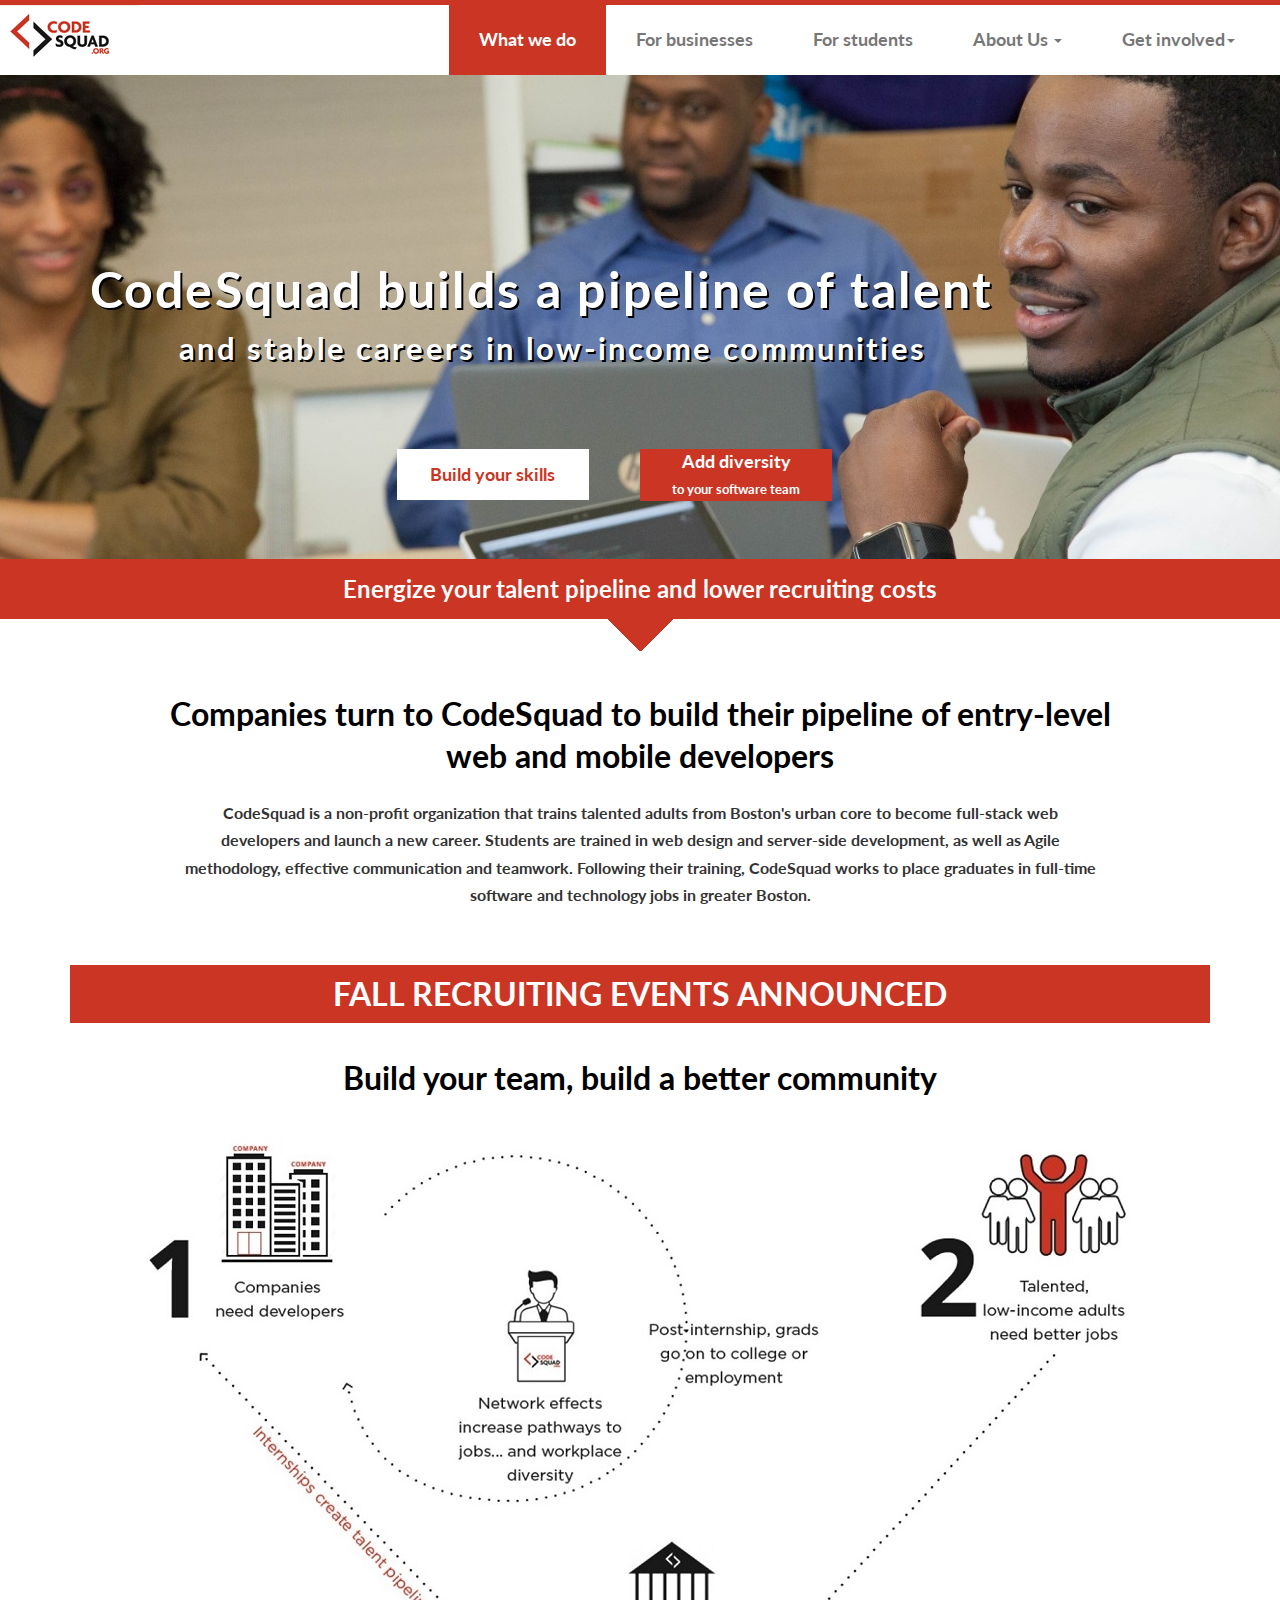
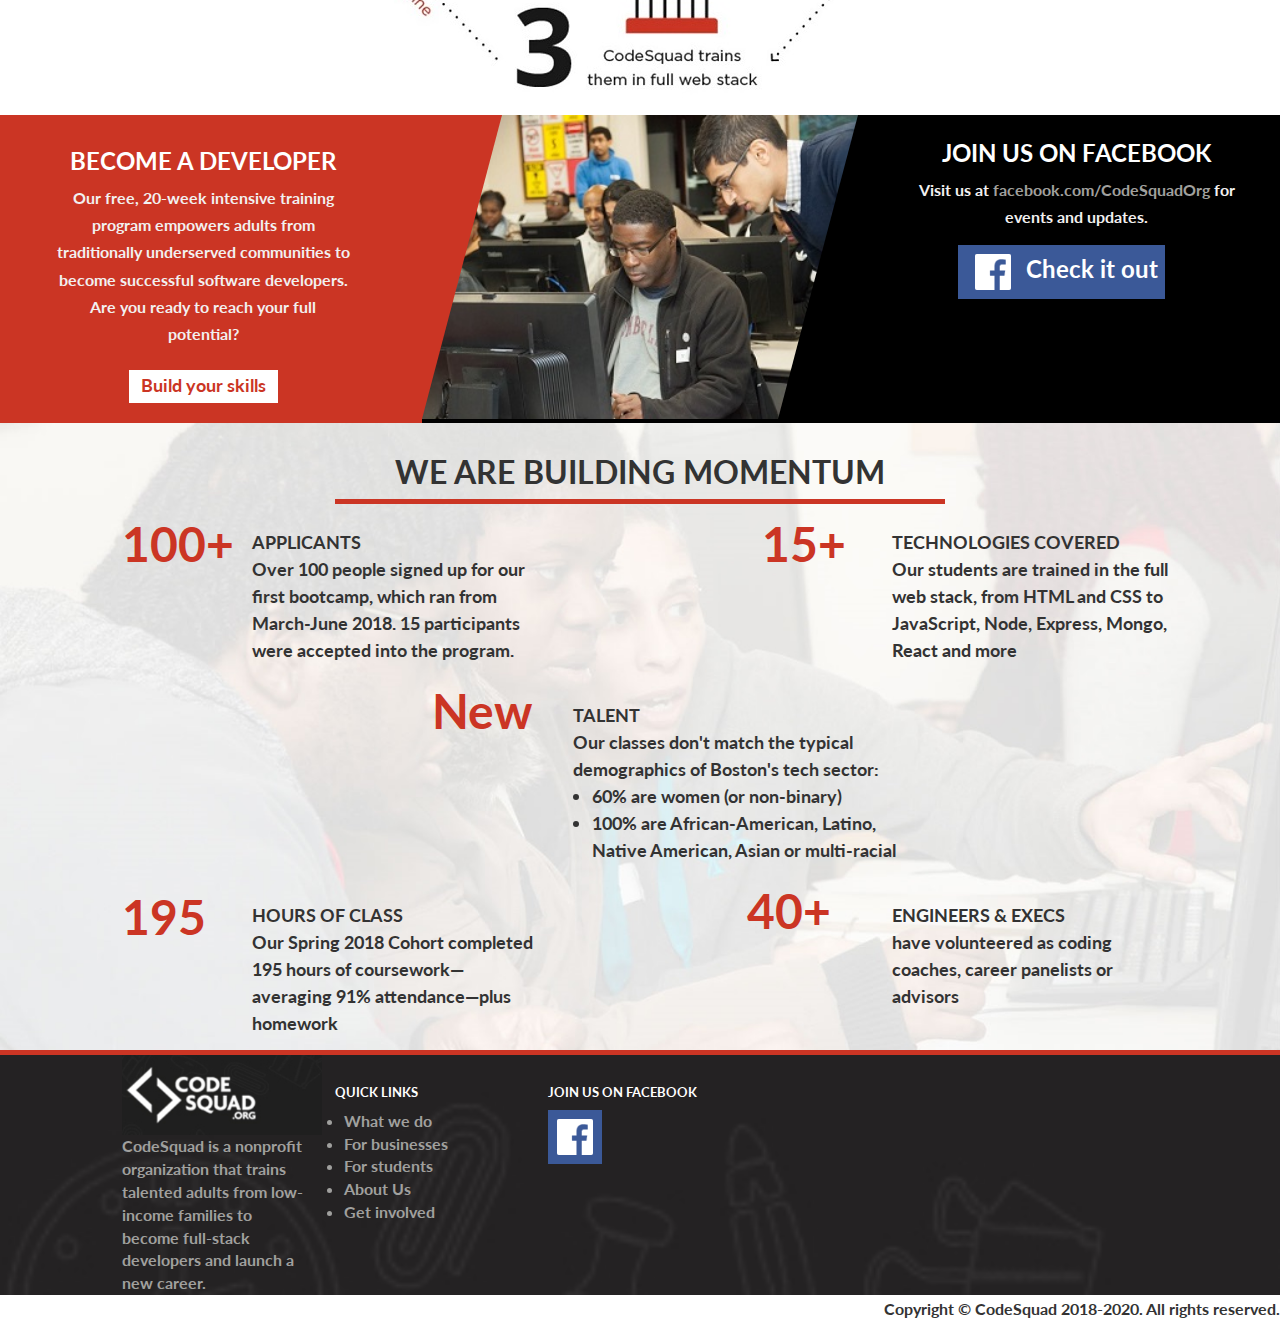
==== index.html @ 7b72dced "Update website" ====
<!DOCTYPE html>
<html lang="en">
<head>
	<title>
		CodeSquad builds a pipeline of talent and stable careers in low-income communities
	</title>
  <!-- Bootstrap core CSS -->
  <link rel="stylesheet" type="text/css" href="assets/css/lib/bootstrap.min.css">
  <!-- Custom CSS -->
  <link rel="stylesheet" type="text/css" href="assets/css/codesquad_css.css">
  <!-- Google Fonts -->
  <link rel="stylesheet" href="https://fonts.googleapis.com/css?family=Lato:400,700">
  <meta name="viewport" content="width=device-width, initial-scale=1.0">
</head>

<body>
  <div class="top-red-line"></div>

  <!-- Begin Navbar -->
  <nav class="navbar navbar-default">
    <div class="container-fluid">
      <!-- Brand and toggle get grouped for better mobile display -->
      <div class="navbar-header">
        <button type="button" class="navbar-toggle collapsed" data-toggle="collapse" data-target="#bs-example-navbar-collapse-1" aria-expanded="false">
          <span class="sr-only">Toggle navigation</span>
          <span class="icon-bar"></span>
          <span class="icon-bar"></span>
          <span class="icon-bar"></span>
        </button>
        <a class="navbar-brand" href="#">
          <!-- CodeSquad logo -->
          <img alt="CodeSquad" src="assets/img/logo_navbar.gif" width="140" height="59">
        </a>
      </div>

      <!-- Collect the nav links, forms, and other content for toggling -->
      <div class="collapse navbar-collapse" id="bs-example-navbar-collapse-1">
        <ul class="nav navbar-nav navbar-right">
          <li class="active"><a href="#">What we do<span class="sr-only">(current)</span></a></li>
          <li><a href="businesses.html">For businesses</a></li>
          <li><a href="students.html">For students</a></li>
          <li class="dropdown">
            <a href="#" class="dropdown-toggle" data-toggle="dropdown" role="button" aria-haspopup="true" aria-expanded="false">About Us <span class="caret"></span></a>
            <ul class="dropdown-menu" id="cohortDropdown">
              <li><a href="about-us.html">The CodeSquad Story</a></li>
              <li><a href="cohort.html">Spring 2018 Cohort</a></li>
            </ul>
          </li>
          <li class="dropdown">
            <a href="#" class="dropdown-toggle" data-toggle="dropdown" role="button" aria-haspopup="true" aria-expanded="false">
              Get involved<span class="caret"></span>
            </a>
            <ul class="dropdown-menu">
              <li>
                <a href="volunteer.html">
                  Volunteer
                </a>
              </li>
              <li>
                <a href="businesses.html">
                  Host a CodeSquad intern
                </a>
              </li>
              <li><a href="apply.html">Apply to CodeSquad</a></li>
            </ul>
          </li>
        </ul>
      </div><!-- /.navbar-collapse -->
  	</div><!-- /.container-fluid -->
  </nav> <!-- End Navbar -->


<!-- Begin Main Banner image and text -->
  <div class="positionRel">
  <img src="assets/img/img_9951_crop2.jpg" width="1920"  class="img-responsive center-block">
  <div class="mobileHide center">
    <div class="headlineTxt headlineTxtHome">
      CodeSquad builds a pipeline of talent
    </div>
    <div class="headlineTxt headlineTxt2">
      and stable careers in low-income communities  
    </div>
  </div>
  <a href="students.html">
  	<button class="headlineBtn btnWht headlineBtn1">
      Build your skills
  	</button>
  </a>
  <a href="businesses.html">
    <button class="headlineBtn btnRed headlineBtn2">
      <span id="btn1stLine">
        Add diversity
      </span>
      <br />
      <span id="btn2ndLine">
        to your software team
      </span>
    </button>
  </a>
</div> <!-- End Main Banner image and text -->


<!-- Begin Red Bar with arrow -->
<div class="red-bar">
  <div class="mobileShow">
    CodeSquad builds new opportunities
  </div>
  <div class="mobileHide">
    Energize your talent pipeline and lower recruiting costs
  </div>
</div>
<div>
  <img src="assets/img/arrow.png" width="65" height="40" class="img-responsive center-block">
</div>  <!-- End Red Bar with arrow -->


<!-- Begin Theory of Change -->
<div class="container">
  <h1 class="center">
    Companies turn to CodeSquad to build their pipeline of entry-level web and mobile developers
  </h1>
  <p class="center width80">
    CodeSquad is a non-profit organization that trains talented adults from Boston's urban core to become full-stack web developers and launch a new career. Students are trained in web design and server-side development, as well as Agile methodology, effective communication and teamwork. Following their training, CodeSquad works to place graduates in full-time software  and technology jobs in greater Boston.
  </p>
  <h2 class="center slantBoxRed">
    <a href="apply.html"><span style="color: white;">Fall recruiting events announced</span></a>
  </h2>


<!-- Overview of CodeSquad (feedback loop graphic) -->
  <h1 class="center">
    Build your team, build a better community
  </h1>
  <img alt="CodeSquad training" src="assets/img/infographic-small.jpg" width="1036" height="593" class="img-responsive center-block">
</div>  <!-- End Theory of Change -->


<!-- Begin Slanted Boxes -->
<div class="row rowBlk">
  <div class="col-sm-4 slantBoxRed">
    <h3 class="center">
      Become a developer
    </h3>
    <p class="width80 center">
      Our free, 20-week intensive training program empowers adults from traditionally underserved communities to become successful software developers.  Are you ready to reach your full potential?
    </p>
    <a href="students.html">
      <button class="btnWht btnBuildSkills">
        Build your skills
      </button>
    </a>
  </div>
  <div class="col-sm-4 slantIndex">
    <div class="redSlant"></div>
    <div class="blackSlantRight"></div>
  </div>
  <div class="col-sm-4 slantBoxBlk">
    <h3 class="center">
      Join us on Facebook
    </h3>
    <p class="width80 center">
      Visit us at <a href="http://www.facebook.com/CodeSquadOrg">facebook.com/CodeSquadOrg</a> for events and updates.
    </p>
    <a href="http://www.facebook.com/CodeSquadOrg">
      <button class="FBbutton">
        <img src="assets/img/fb-logo.png" height="54" width="54" alt="Facebook logo">
        Check it out
      </button>
    </a>
  </div>
</div> <!-- End of "row" -->
<!-- End Slanted Boxes -->


<!-- Begin Momentum section using Bootstrap grid -->
<div class="positionRel momentumBak">
      <div class="container-fluid"> <!-- Begin container -->
        <div class="row"> <!-- Begin first row -->
          <div class="col-xs-10 col-xs-offset-1 col-sm-8 col-sm-offset-2 col-md-6 col-md-offset-3">
            <h2 class="center">
              We are building momentum
            </h2>
            <div class="top-red-line">
            </div>
          </div>
        </div> <!-- End 1st row -->
        <div class="row"> <!-- Begin 2nd row -->
        	<div class="col-xs-3 col-xs-offset-1 col-sm-2 col-lg-1 momentumRed">
  	          100+
  	        </div>
  	        <div class="col-xs-8 col-sm-3 col-lg-3 momentumBlurbTxt">
  	          <span class="momentumBlurbHead">
  	            Applicants
  	          </span><br />
  	          Over 100 people signed up for our first bootcamp, which ran from March-June 2018. 15 participants were accepted into the program.
  	        </div>
  	        <div class="col-xs-3 col-xs-offset-1 col-sm-2 col-sm-offset-0 col-lg-1 col-lg-offset-2 momentumRed">
  	          15+
  	        </div>
  	        <div class="col-xs-8 col-sm-4 col-lg-3 momentumBlurbTxt">
  	        <span class="momentumBlurbHead">
  	          technologies covered
  	        </span><br />
  	          Our students are trained in the full web stack, from HTML and CSS to JavaScript, Node, Express, Mongo, React and more
  	        </div>
        </div> <!-- End 2nd row -->
        <div> <!-- Begin 3rd row -->
          <div class="col-xs-3 col-xs-offset-1 col-sm-2 col-sm-offset-4 col-lg-1 col-lg-offset-4 padding0 momentumRed">
  	          New 
  	        </div>
  	        <div class="col-xs-8 col-sm-4 col-lg-4 momentumBlurbTxt">
  	          <span class="momentumBlurbHead">
  	            Talent
  	          </span><br />
  	          Our classes don't match the typical demographics of Boston's tech sector:
  	          <ul class="momentumUL">
  	            <li>
  	              60% are women (or non-binary)
  	            </li>
  	            <li>
  	              100% are African-American, Latino, Native American, Asian or multi-racial
  	            </li>
  	          </ul>
  	        </div>
  	    </div> <!-- End 3rd row -->
        <div class="row"> <!-- Begin 4th row -->
        <div class="clearfix"></div>
          <div class="col-xs-3 col-xs-offset-1 col-sm-2 col-lg-1 momentumRed">
            195
          </div>
          <div class="col-xs-8 col-sm-4 col-lg-3 momentumBlurbTxt">
            <span class="momentumBlurbHead">
              hours of class
            </span> <br />
            Our Spring 2018 Cohort completed 195 hours of coursework&#8212;averaging 91% attendance&#8212;plus homework
          </div>
          <div class="col-xs-3 col-xs-offset-1 col-sm-2 col-sm-offset-0 col-lg-1 col-lg-offset-2 padding0 momentumRed">
            40+
          </div>
          <div class="col-xs-8 col-sm-3 col-lg-3 momentumBlurbTxt">
            <span class="momentumBlurbHead">
              Engineers &amp; Execs
            </span><br />
            have volunteered as coding coaches, career panelists or advisors
          </div>
        </div> <!-- End 4th row -->
      </div> <!-- End container -->
</div> <!-- End Momentum section using Bootstrap -->


<!-- Begin page footer -->
<footer>
  <div class="top-red-line"></div>
	<div class="positionRel footerFont footerBak">
    <div class="container-fluid">
      <div class="row">
    	  <div class="col-xs-12 col-md-2 col-md-offset-1">
    	    <div class="footerLogo">
          </div>
            CodeSquad is a nonprofit organization that trains talented adults from low-income families to become full-stack developers and launch a new career.
        </div>
    	  <div class="col-xs-12 col-md-2">
    	  	<p class="footerHead">
            Quick Links
          </p>
          <ul class="momentumUL">
            <li>
              <a href="index.html">What we do</a>
            </li>
            <li>
              <a href="businesses.html">For businesses</a>
            </li>
            <li>
              <a href="students.html">For students</a>
            </li>
              <li class="dropdown">
                <a href="#" class="dropdown-toggle" data-toggle="dropdown" role="button" aria-haspopup="true" aria-expanded="false">About Us</a>
                <ul class="dropdown-menu" id="cohortDropdown">
                  <li>
                    <a href="about-us.html">The CodeSquad Story</a>
                  </li>
                  <li>
                    <a href="cohort.html">Spring 2018 Cohort</a>
                  </li>
                </ul>
              </li>
              <li>
                <a href="#" class="dropdown-toggle" data-toggle="dropdown" role="button" aria-haspopup="true" aria-expanded="false">Get involved</a>
                <ul class="dropdown-menu">
                  <li>
                    <a href="volunteer.html">Volunteer</a>
                  </li>
                  <li>
                    <a href="businesses.html">Host a CodeSquad intern</a>
                  </li>
                  <li>
                    <a href="apply.html">Apply to CodeSquad</a>
                  </li>
                </ul>
            </li>
          </ul>
    	  </div>
    	  <div class="col-xs-12 col-md-2">
    	  	<p class="footerHead">
              Join us on Facebook
          </p>
          <a href="http://www.facebook.com/CodeSquadOrg">
            <img src="assets/img/fb-logo.png" height="54" width="54" alt="Facebook logo">
          </a>
    	  </div>

      </div>  <!-- End row -->
    </div> <!-- End container -->
  </div> <!-- End of <div> with position "relative" -->
  <div class="positionRel">
    <p align="right">
      Copyright &#169; CodeSquad 2018-2020.  All rights reserved.
    </p>
  </div>
</footer>


	<!-- jQuery link & Bootstrap JS link -->
  <script src="https://code.jquery.com/jquery-3.2.1.min.js" integrity="sha256-hwg4gsxgFZhOsEEamdOYGBf13FyQuiTwlAQgxVSNgt4=" crossorigin="anonymous"></script>
  <script src="assets/js/lib/bootstrap.min.js" type="text/javascript"></script>
  <script type="text/javascript" src="assets/js/codesquad_js.js"></script>
</body>
</html>
---- assets/css/codesquad_css.css ----
a {
	color: rgb(160,160,158);
}

.active {
	background-color: rgb(203,53,36);
}

/*.bizBak {
	background: url('../img/img_8085_crop2.jpg');
	background-size: cover;
	background-repeat: no-repeat;
}*/

.blackSlantRight {
	position: absolute;
	top: 0;
	right: 0;
	width: 0;
	height: 0;
	border-top: 304px solid transparent;
	border-right: 80px solid black;
	border-bottom: 0; 
}

.blackSlantLeft {
	position: absolute;
	top: 0;
	left: 0;	
	width: 0;
	height: 0;
	border-top: 0;
	border-right: 0;
	border-left: 80px solid black;
	border-bottom: 280px solid transparent; 
}

.blackSlant2 {
	position: absolute;
	top: 0;
	right: 0;
	width: 0;
	height: 0;
	border-top: 280px solid transparent;
	border-right: 80px solid black;
	border-bottom: 0; 
}

body {
	font-family: 'Lato', sans-serif;
	font-size: medium;
	font-weight: 700;
}

.border1 {
	border-style: solid;
	border-color: black;
	border-width: 1px;
}

.btn {
	border-radius: 0;
}

.btnWht {
	/* red text on white */
	color: rgb(203,53,36);
	background-color: white;
	padding: 1% 1.4%;
}

.btnRed {
	/* white text on red */
	color: white;
	background-color: rgb(203,53,36);
}

.btnBuildSkills {
	height: 20%;
	width: 40%;
	text-decoration: none;
	font-size: large;
	border: none;
	cursor: pointer;
	margin: 2% 30%;
}

#btn1stLine {
	padding: 0;
	margin: 0;
}

#btn2ndLine {
	font-size: small;
	text-align: center;
	padding: 0;
	margin: 0;
}

.card {
	border: 1px solid rgba(0,0,0,.125);
	border-radius: .25rem;
	display: inline-block;
	width: 100%;
	margin: 1rem 0;
}

.card td {
	line-height: 1.7;
}

.card-center {
	margin: 1% 35%;
}

/*.card-deck {
	flex-flow: row wrap;
}

.card-deck .card {
	display: flex;
	flex-direction: column;
	flex: 1 0 0%;
	margin-right: 15px;
	margin-bottom: 0;
  margin-left: 15px;
}*/

.card-header {
    padding: .75rem 1.25rem;
    margin-bottom: 0;
    font-size: large;
    color: white;
    background-color: #343434;
    border-bottom: 1px solid rgba(0,0,0,.125);
}

.card-img-float {
	float: left;
}

.card-img-overlay{
	padding: 0;
}

.card-noBorder {
	border-style: none;
}

.cardPtr {
	top: 8%;
}

.card-TechAdvisor {
	border-style: none;
	padding: 0 10%;
}

.card-title {
	font-size: x-large;
	text-transform: uppercase;
	line-height: 1.1;
	margin:	0;
}

.card-subhead {
	font-size: large;
	text-transform: capitalize;
}

.card-text {
	margin: 1.25rem;
	column-count: 1;
}

.center {
	text-align: center;
}

/*div {
	border: 1px solid blue;
}*/

ul li ul li {
	background-color: white;
}

.divSpacer {
	height: 600px;
}

.eventDates {
	border-collapse: collapse;
}

.eventDates td {
	padding: 8px;
}

.eventDates .borderLeft {
	border-left: 1px solid rgba(0,0,0,.125);
}

.FBbutton {
	/*position: absolute;*/
	/*left: 30%;*/
	height: 54px;
	width: auto;
	color: white;
	background-color: rgb(59,89,152); /* FaceBook blue*/
	text-decoration: none;
	font-size: x-large;
	border: none;
	padding: 0 2%;
	margin: 0 20%;
	/*cursor: pointer;	*/
}

.footerFont {
	color: rgb(160,160,158);
}

.footerBak {
    background: url('../img/blackBak.png');
    background-size: cover;
    background-repeat: repeat;
}

.footerLogo {
    background: url('../img/logo_inverse.png');
    background-size: cover;
    background-repeat: no-repeat;
    width: 200px;
    height: 80px;
}

.footerHead {
	color: white;
	margin: 2em auto 0.5em;
	text-transform: uppercase;
	font-size: small;
}

.footerBtn {
	text-transform: uppercase;
	text-decoration: none;
	font-size: medium;
	width: 100%;
	height: 2.5em;
	margin: 5% auto 8%;
	border: none;
	cursor: pointer;
}

h1 {
	color: black;
	font-size: xx-large;
	font-weight: bold;
	line-height: 1.3;
	margin: 3% 8% 2% 8%;
}

h2 {
	font-size: xx-large;
	font-weight: bold;
	text-transform: uppercase;
	margin-top: 5%;
}

h3 {
	font-size: x-large;
	font-weight: bold;
	text-transform: uppercase;
}

h4 {
	/*color: white;*/
	font-size: x-large;
	text-transform: uppercase;
	margin:	0;
	padding: 10% 0 0 10%; /*top right bottom left*/
}

h5 {
	font-size: large;
	font-weight: bold;
}

.headlineBtn {
	/*height: 12%;*/
	width: 15%;
	text-decoration: none;
	font-size: large;
	border: none;
	margin: 2% auto;
	cursor: pointer;
}

.headlineBtn1 {
	position: absolute;
	top: 72%;
	left: 31%;
}

.headlineBtn2 {
	position: absolute;
	top: 72%;
	left: 50%;
	/*padding: 0.5% 1.4% 0.5% 1.4%;*/
	padding: 0;
}

.headlineTxt {
	position: absolute;
	color: white;
	font-size: 3.9vw;
	letter-spacing: 2.3px;
	text-shadow: 2px 2px black;
}

.headlineTxt2 {
	/* Sub-head */
	font-size: 2.4vw;
	top: 52%;
	left: 14%;
}

.headlineTxtAbout {
	top: 44%;
	left: 29%;
}

.headlineTxtBiz {
	top: 37%;
	left: 10%;
}

.headlineTxtCohort {
	top: 72%;
	left: 31%;
}
.headlineTxtHome {
	top: 37%;
	left: 7%;
}

.headlineTxtStudents {
	top: 51%;
	left: 36%;
}

.headlineTxtVol {
	font-size: 3.3vw;
	top: 8%;
	left: 56.5%;
}

.height400 {
	height: 350px;
}

img {
	padding: 0;
	margin: 0;
}

input[type=text] {
	color: rgb(160,160,158);
	width: 100%;
	background-color: rgb(36,34,35);
	padding: 12px 0px;
	border: none;
	border-bottom: 1px solid rgb(160,160,158);
}

.joinUsBtn {
	position: absolute;
	left: 30%;
	height: 20%;
	width: 40%;
	text-decoration: none;
	font-size: large;
	border: none;
	cursor: pointer;
}

.maxHeight {
	height: 280px;
}

.mobileShow {
	display: none;
}

.mobileHide {
	display: inline;
}

.momentumBak {
    background: url('../img/img_8257_momentum3.jpg');
    background-size: cover;
    background-repeat: no-repeat;
}

.momentumBlurbHead {
	text-transform: uppercase;
	/*margin: -1% 0;*/
	/*padding: 0;*/
}

.momentumBlurbTxt {
	/*position: relative;*/
	/*top: 50%;*/
	font-size: large;
	line-height: 1.5;
	padding: 2% 0 1% 3%;
	/*padding-top: 2%;*/
	/*padding-left: 3%;*/
	/*padding-bottom: 1%;*/
}

.momentumHeadline {
	position: absolute;
	text-align: center;
	top: 5%;
	left: 40%;
}

.momentumRed {
	color: rgb(203,53,36);
	font-size: 3em;
	padding-top: 0.5%;
	padding-bottom: 1%;
}

.momentumTxt {
	position: absolute;
	font-size: large;
}

/* Styling for homepage momentum bullet list */
.momentumUL {
	padding: 0 5%;
	margin: 0;
}

.navbar {
	font-size: 1.1em;
	margin-bottom: 0;
}

.navbar-default {
	border-style: none;
	background-color: white;
}

.navbar-nav li {
	/*top right bottom left*/
	/*padding: 3% 1% 3% 1%;*/
	padding: 10px 15px;
}

.navbar-default .navbar-nav > .active > a, 
.navbar-default .navbar-nav > .active > a:hover, 
.navbar-default .navbar-nav > .active > a:focus {
	background-color: rgb(203,53,36);
	color: white;
}

.navbar-brand {
	padding: 0;	
}

p {
	/* content */
	font-size: medium;
	line-height: 1.7;
	/* border */
	/* padding */
	/* margin */
	margin: 0 auto 15px auto;
}

.padding0 {
	padding: 0;
}

.padding5 {
	padding: 3% 0;
}

.positionRel {
	position: relative;
}

.pOverflow {
	line-height: 1.7;
	font-size: medium;
	padding: 0 1.25rem;
}

.red-bar {
	background-color: rgb(203,53,36);
	color: white;
	font-size: x-large;
	text-align: center;
	padding: 1%;
	margin: 0 auto;
}

.redSlant {
	position: absolute;
	top: 0;
	left: 0;
	width: 0; 
	height: 0; 
	border-right: 5px solid transparent;
	border-bottom: 304px solid transparent;
	border-left: 80px solid #CB3524; /* CodeSquad red in hex code */
}

.redSlant2 {
	position: absolute;
	top: 0;
	left: 0;
  width: 0; 
  height: 0; 
  border-right: 5px solid transparent;
  border-bottom: 280px solid transparent;
  border-left: 80px solid #CB3524; /* CodeSquad red in hex code */
}

.rowBlk {
	background-color: black;
}

select {
	color: rgb(160,160,158);
	background-color: rgb(36,34,35);
	/*align-self: right;*/
	padding: 12px 0px;
	border: none;
}

.slantBoxBlk {
	background-color: black;
	color: white;
	padding: 5px 20px;
}

.slantBoxRed {
	background-color: rgb(203,53,36);
	color: white;
	padding: 1% 2.5%;
}

.slantBoxRed p, .slantBoxBlk p {
	color: rgb(242,240,240);
}

.slantIndex {
    background: url('../img/img_8105_crop2.jpg');
    background-size: cover;
    background-repeat: no-repeat;
    height: 304px;
}

.slantBiz {
    background: url('../img/img_9511.jpg');
    background-size: cover;
    background-repeat: no-repeat;
}

.slantStudent {
    background: url('../img/img_8089_crop.jpg');
    background-size: cover;
    background-repeat: no-repeat;
    height: 280px;
}

.top-red-line {
	height: 5px;
	background-color: rgb(203,53,36);
}

.underline {
	padding-bottom: 1%;
	text-decoration: underline rgb(203,53,36);
	/*width: 100%;*/
/*	border-style: solid;
	border-color: rgb(203,53,36);
	border-width: 1px;*/
}

.width60 {
	width: 60%;
	margin-bottom: 5%;
}

.width80 {
	width: 80%;
}

@media only screen and (max-width: 700px) {
	.card-TechAdvisor {
		padding: 0;	
	}
	h1, h2 {
		font-size: large;
	}
	.headlineBtn {
    /* For mobile phones: */
    	display: none;
	}
	.headlineTxt {
		font-size: x-large;
	}
	.headlineTxtAbout {
		top: 102%;
		left: 6%;
	}
	.headlineTxtBiz {
		top: 97%;
		left: 0%;
	}
	.headlineTxtHome {
		top: 97%;
		left: 0%;
	}
	.headlineTxtStudents {
		top: 102%;
		left: 9%;
	}
	.headlineTxtVol {
		top: 110%;
		left: 18%;
	}
	.joinUsBtn, .FBbutton {
		font-size: large;
	}
	.mobileShow {
		display: inline-block;
		padding-bottom: 2%;
	}
.mobileHide {
		display: none;
	}
	.momentumRed {
		font-size: 2em;
	}
	p {
		font-size: small;
	}
	.pOverflow {
		font-size: small;
	}
/*	.red-bar {
		color: rgb(203,53,36);
	}*/
	.slantBoxRed, .slantBoxBlk {
		padding: 1% 5%;
	}
	.width60, .width80 {
		width: 100%;
	}
}

@media (min-width: 576px) {
	.card-columns {
		-webkit-column-count: 2;
    	-moz-column-count: 2;
    	column-count: 2;
	    -webkit-column-gap: 1.25rem;
	    -moz-column-gap: 1.25rem;
	    column-gap: 1.25rem;
	}
}
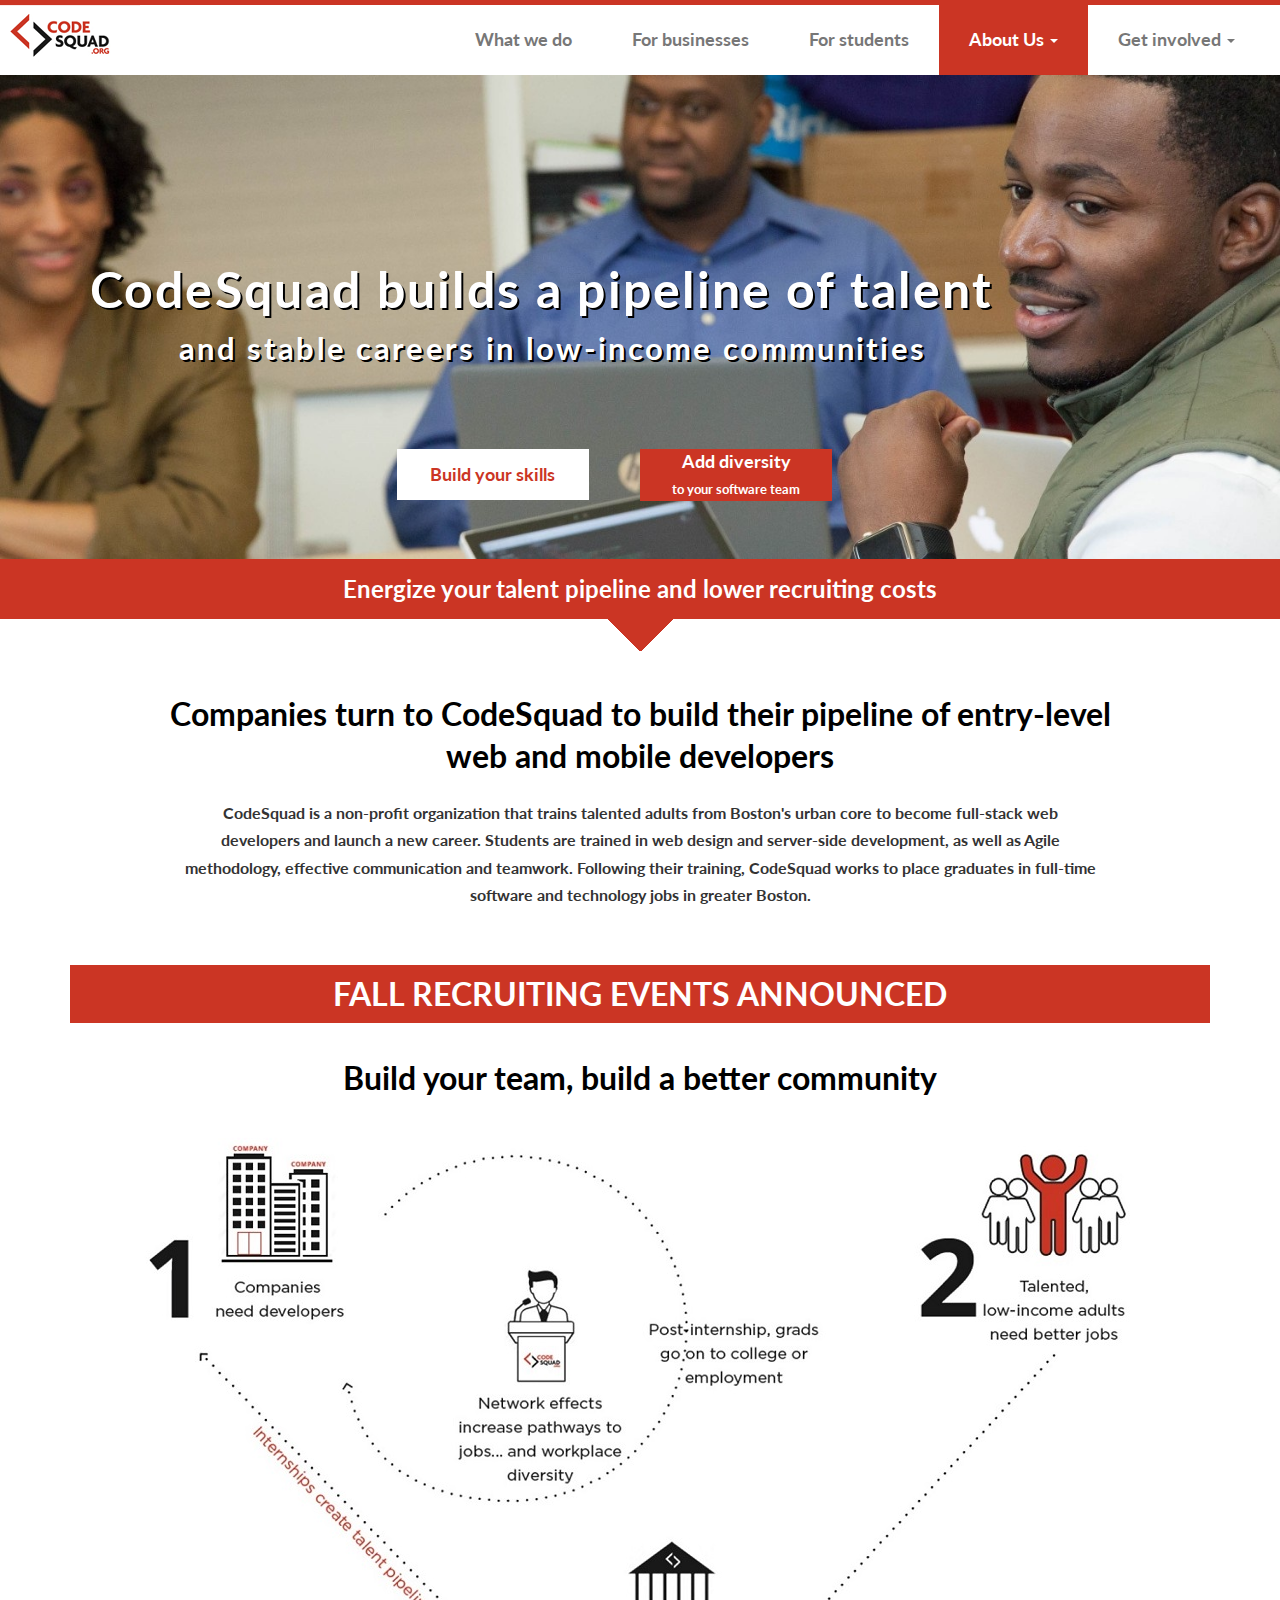
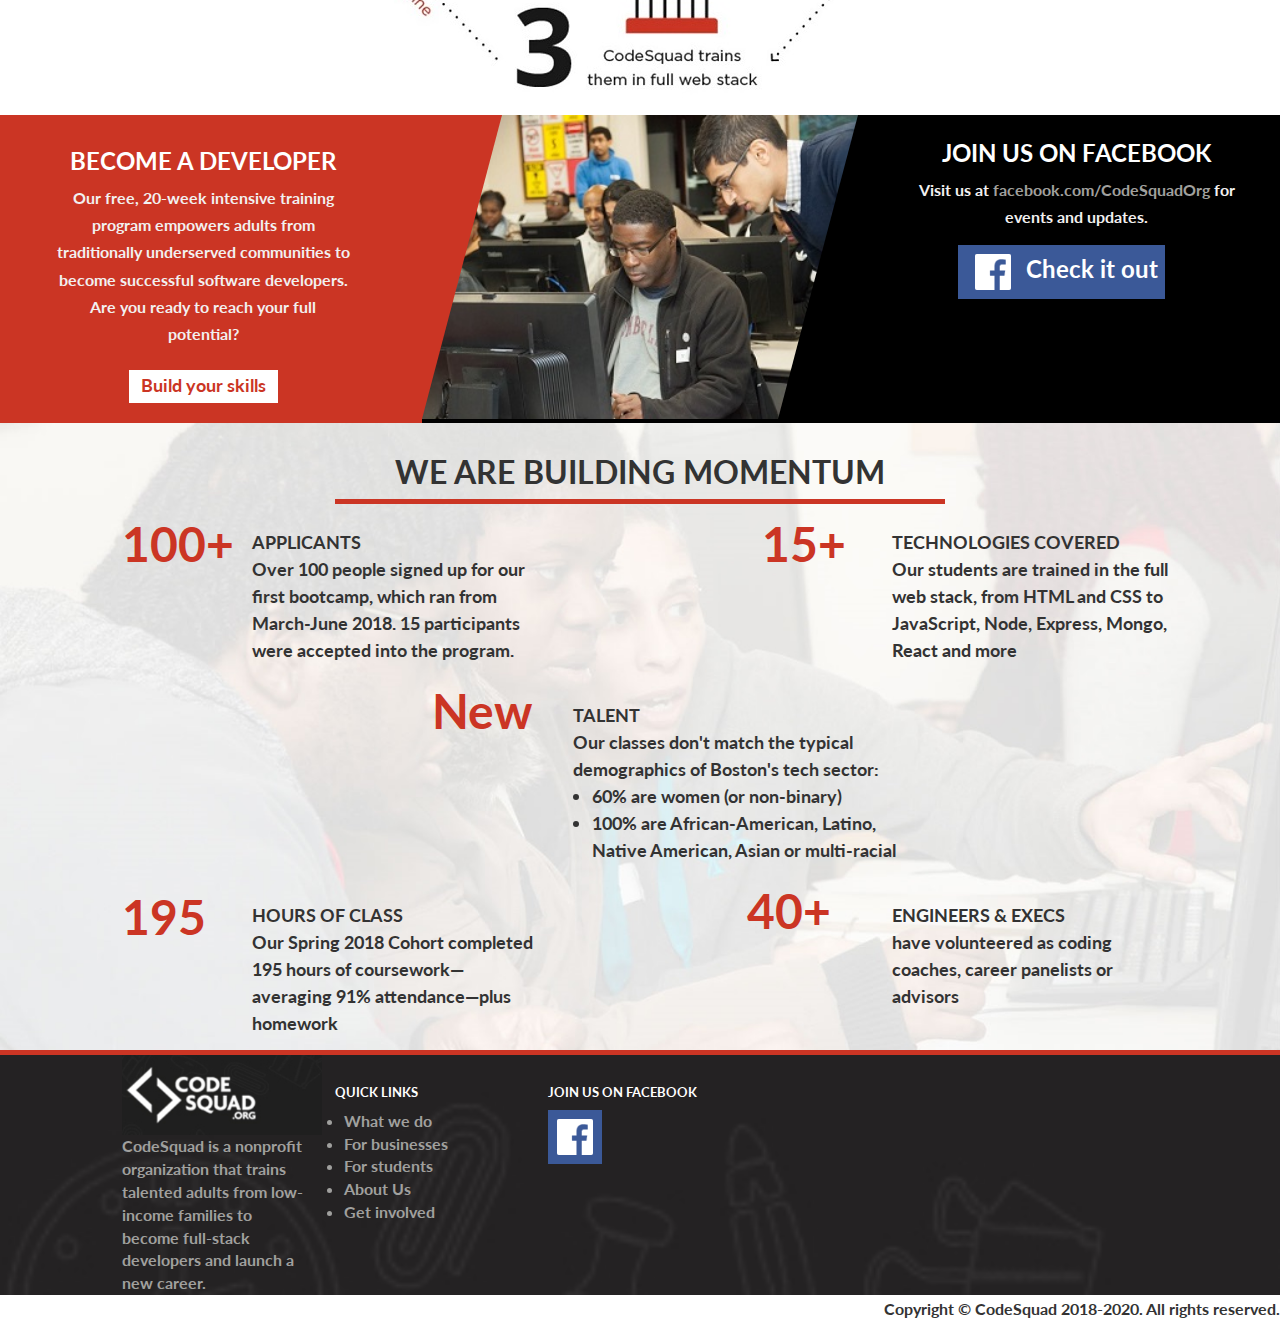
==== commit 8e154ad2: "Working on donate.html" ====
--- a/index.html
+++ b/index.html
@@ -36,38 +36,28 @@
       <!-- Collect the nav links, forms, and other content for toggling -->
       <div class="collapse navbar-collapse" id="bs-example-navbar-collapse-1">
         <ul class="nav navbar-nav navbar-right">
-          <li class="active"><a href="#">What we do<span class="sr-only">(current)</span></a></li>
+          <li><a href="index.html">What we do</a></li>
           <li><a href="businesses.html">For businesses</a></li>
           <li><a href="students.html">For students</a></li>
-          <li class="dropdown">
-            <a href="#" class="dropdown-toggle" data-toggle="dropdown" role="button" aria-haspopup="true" aria-expanded="false">About Us <span class="caret"></span></a>
+          <li class="dropdown active">
+            <a href="#" class="dropdown-toggle" data-toggle="dropdown" role="button" aria-haspopup="true" aria-expanded="false">About Us <span class="caret"></span><span class="sr-only">(current)</span></a>
             <ul class="dropdown-menu" id="cohortDropdown">
               <li><a href="about-us.html">The CodeSquad Story</a></li>
-              <li><a href="cohort.html">Spring 2018 Cohort</a></li>
+              <li><a href="#">Spring 2018 Cohort</a></li>
             </ul>
           </li>
           <li class="dropdown">
-            <a href="#" class="dropdown-toggle" data-toggle="dropdown" role="button" aria-haspopup="true" aria-expanded="false">
-              Get involved<span class="caret"></span>
-            </a>
+            <a href="#" class="dropdown-toggle" data-toggle="dropdown" role="button" aria-haspopup="true" aria-expanded="false">Get involved <span class="caret"></span></a>
             <ul class="dropdown-menu">
-              <li>
-                <a href="volunteer.html">
-                  Volunteer
-                </a>
-              </li>
-              <li>
-                <a href="businesses.html">
-                  Host a CodeSquad intern
-                </a>
-              </li>
+              <li><a href="volunteer.html">Volunteer</a></li>
+              <li><a href="donate.html">Give us Money</a></li>
               <li><a href="apply.html">Apply to CodeSquad</a></li>
             </ul>
           </li>
         </ul>
       </div><!-- /.navbar-collapse -->
-  	</div><!-- /.container-fluid -->
-  </nav> <!-- End Navbar -->
+    </div><!-- /.container-fluid -->
+  </nav>
 
 
 <!-- Begin Main Banner image and text -->
